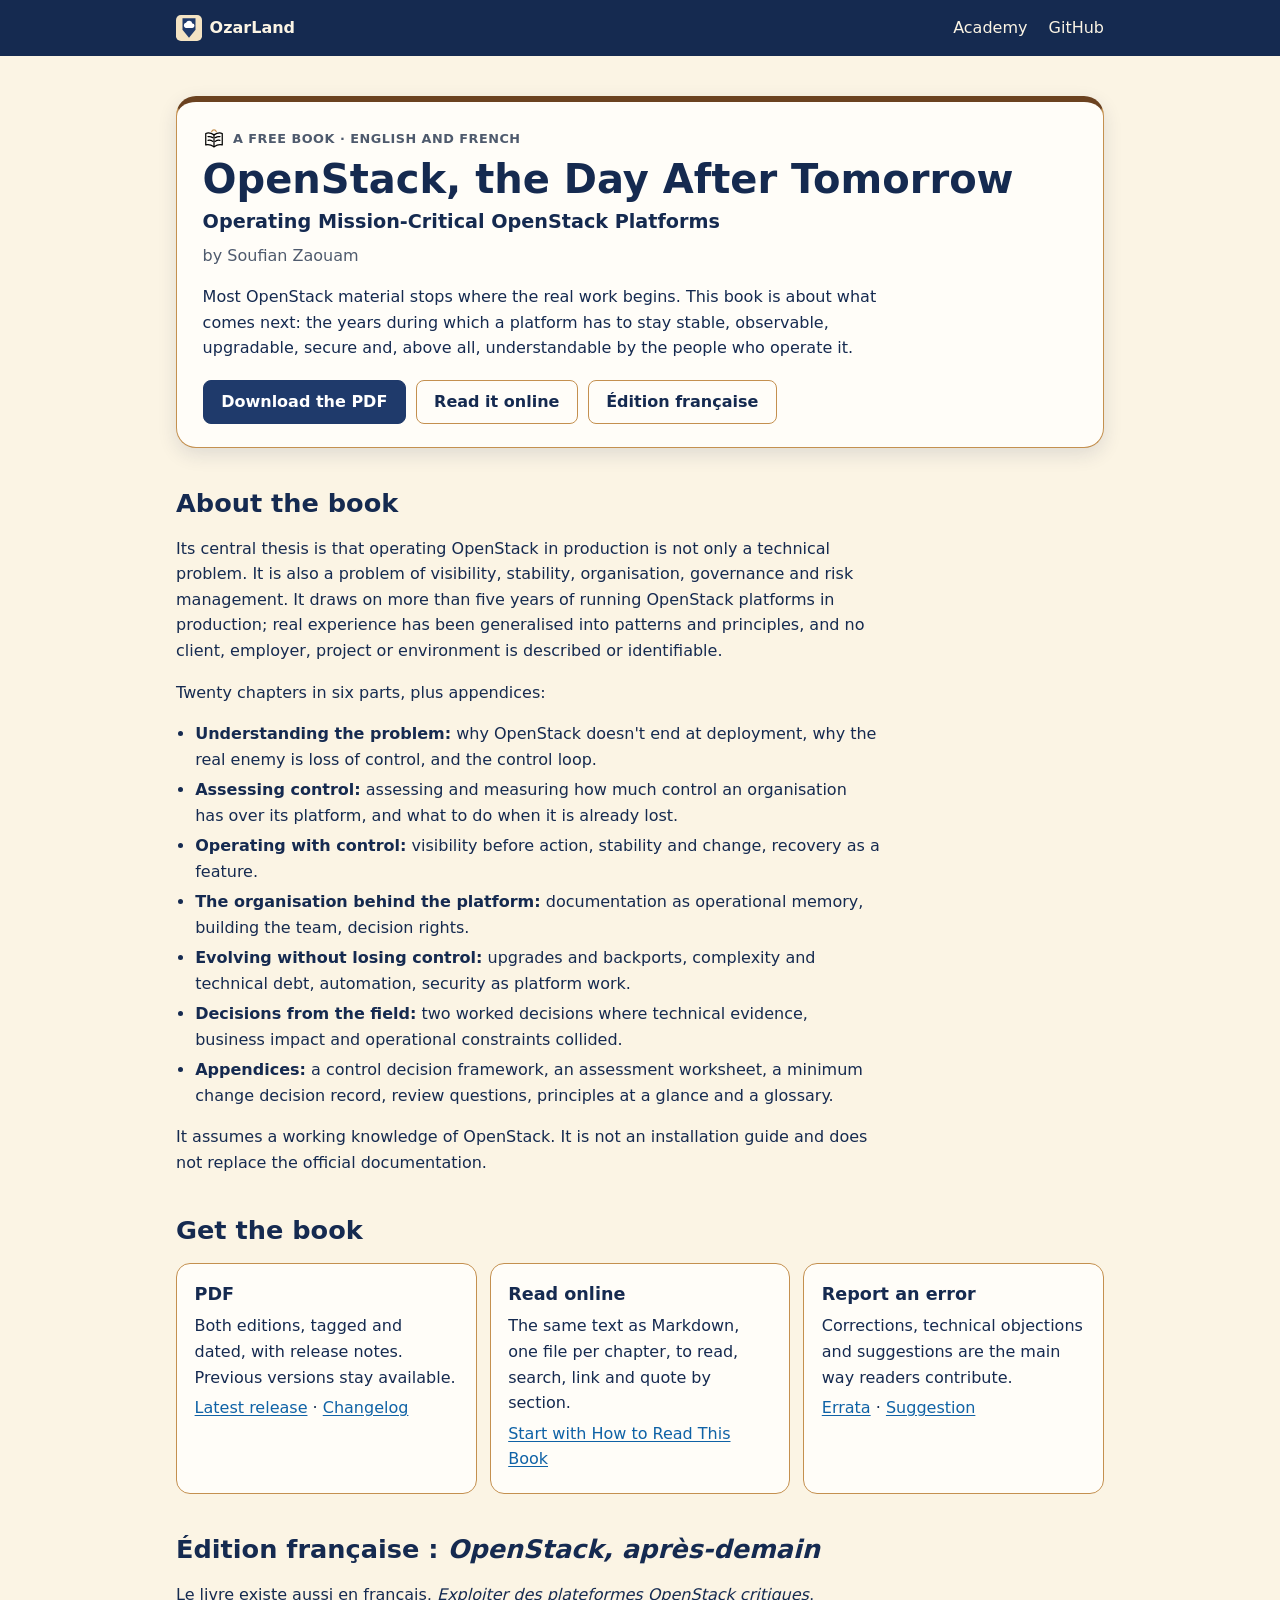
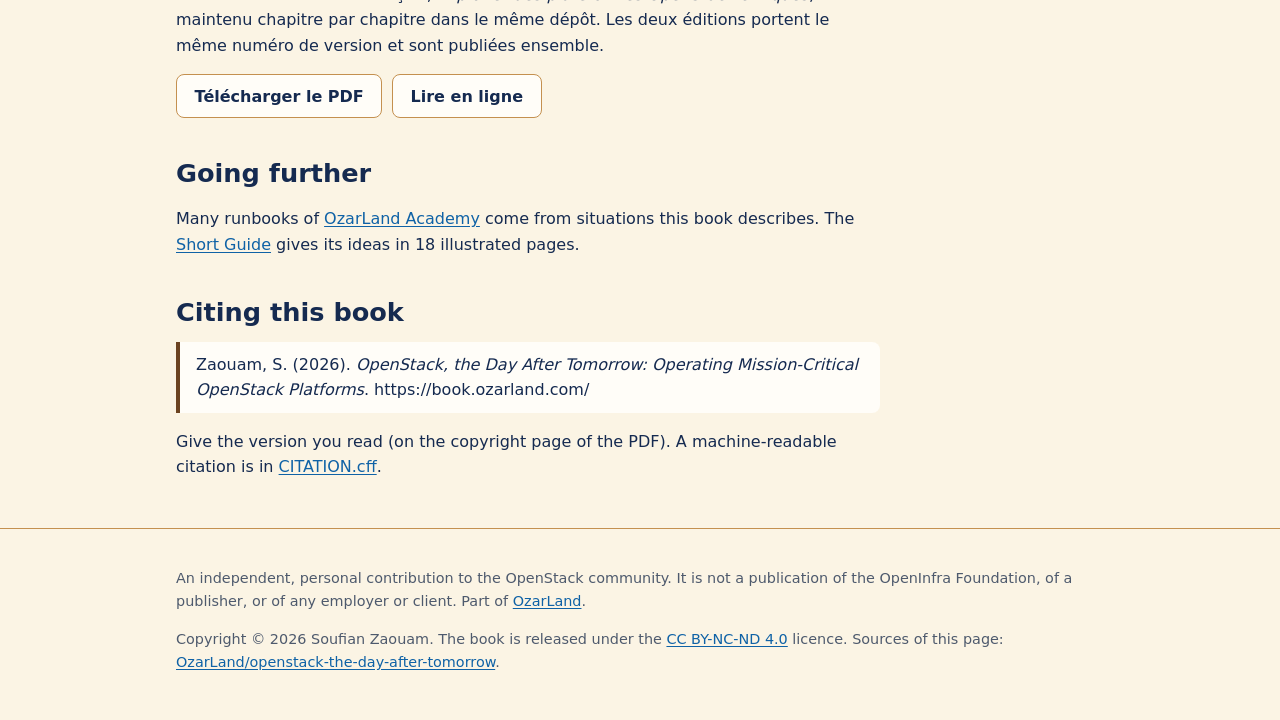
==== site/index.html @ 807ff88a "Publish the book's page at book.ozarland.com - site/: one static page for the book (what it is, its " ====
<!doctype html>
<html lang="en">
<head>
<meta charset="utf-8">
<meta name="viewport" content="width=device-width, initial-scale=1">
<title>OpenStack, the Day After Tomorrow · Operating Mission-Critical OpenStack Platforms</title>
<meta name="description" content="A free book by Soufian Zaouam on operating OpenStack in production for years: visibility, stability, recovery, decision rights, upgrades and control. PDF and Markdown, in English and French.">
<link rel="canonical" href="https://book.ozarland.com/">
<link rel="icon" href="assets/favicon.svg" type="image/svg+xml">
<meta property="og:type" content="book">
<meta property="og:site_name" content="OzarLand">
<meta property="og:title" content="OpenStack, the Day After Tomorrow">
<meta property="og:description" content="Operating Mission-Critical OpenStack Platforms. A free book, in English and French.">
<meta property="og:url" content="https://book.ozarland.com/">
<meta name="twitter:card" content="summary">
<style>
  /* OzarLand palette, as on https://ozarland.com/ (brand/academy/tokens/palette.css of ozarland-academy). */
  :root {
    color-scheme: light dark;
    --canvas: #fbf4e4; --surface: #fffdf8; --text: #152a50; --muted: #4e5a6d;
    --link: #0f62a6; --primary: #1f3a6b; --primary-text: #ffffff; --border: #c4904f;
    --focus: #f0b440; --keyline: #152a50; --header: #152a50; --header-text: #fbf4e4; --book: #6b4220;
  }
  @media (prefers-color-scheme: dark) {
    :root {
      --canvas: #11151a; --surface: #1c2433; --text: #f3e3c3; --muted: #b2bdca;
      --link: #74b7ee; --primary: #f0b440; --primary-text: #11151a; --border: #8b7355;
      --keyline: #f3e3c3; --header: #142038; --header-text: #fbf4e4; --book: #d9a865;
    }
  }
  * { box-sizing: border-box; }
  body {
    margin: 0; background: var(--canvas); color: var(--text);
    font: 1rem/1.6 system-ui, -apple-system, BlinkMacSystemFont, "Segoe UI", sans-serif;
  }
  a { color: var(--link); text-underline-offset: 0.15em; }
  a:focus-visible { outline: 2px solid var(--focus); outline-offset: 0; box-shadow: 0 0 0 4px var(--keyline); }
  .wrap { max-width: 60rem; margin: 0 auto; padding: 0 1rem; }
  header.top { background: var(--header); color: var(--header-text); }
  header.top .wrap { display: flex; align-items: center; justify-content: space-between; gap: 1rem; min-height: 3.5rem; flex-wrap: wrap; }
  header.top a { color: var(--header-text); text-decoration: none; font-weight: 700; display: inline-flex; gap: 0.5rem; align-items: center; min-height: 44px; }
  header.top nav a { font-weight: 500; margin-left: 1rem; }
  header.top img { width: 1.6rem; height: 1.6rem; }
  .plate { background: var(--surface); border: 1px solid var(--border); border-top: 6px solid var(--book); border-radius: 1.25rem; padding: 1.6rem 1.6rem 1.4rem; margin: 2.5rem 0 0; box-shadow: 0 0.4rem 1.2rem rgb(21 42 80 / 12%); }
  .kicker { font-size: 0.8rem; font-weight: 700; letter-spacing: 0.04em; text-transform: uppercase; color: var(--muted); margin: 0 0 0.4rem; display: flex; gap: 0.5rem; align-items: center; }
  .kicker img { width: 1.4rem; height: 1.4rem; }
  @media (prefers-color-scheme: dark) { .kicker img { background: #f3e3c3; border-radius: 50%; padding: 2px; } }
  h1 { font-size: 2.5rem; line-height: 1.15; margin: 0 0 0.3rem; }
  .subtitle { font-size: 1.2rem; font-weight: 600; margin: 0 0 0.3rem; }
  .author { color: var(--muted); margin: 0 0 1rem; }
  .lead { max-width: 44rem; margin: 0 0 1.2rem; }
  .actions { display: flex; flex-wrap: wrap; gap: 0.6rem; margin: 0; }
  .cta { display: inline-flex; align-items: center; min-height: 44px; padding: 0 1.1rem; border-radius: 0.5rem; font-weight: 650; text-decoration: none; border: 1px solid var(--border); color: var(--text); background: var(--surface); }
  .cta.primary { background: var(--primary); border-color: var(--primary); color: var(--primary-text); }
  h2 { font-size: 1.6rem; line-height: 1.25; margin: 2.5rem 0 0.6rem; }
  .intro { max-width: 44rem; }
  .cards { display: grid; gap: 0.8rem; grid-template-columns: repeat(auto-fit, minmax(16rem, 1fr)); margin-top: 1rem; }
  .card { background: var(--surface); border: 1px solid var(--border); border-radius: 0.875rem; padding: 1rem 1.1rem; }
  .card h3 { margin: 0 0 0.3rem; font-size: 1.1rem; }
  .card p { margin: 0.3rem 0; }
  .parts { padding-left: 1.2rem; max-width: 44rem; }
  .parts li { margin: 0.3rem 0; }
  blockquote { margin: 0.8rem 0; padding: 0.6rem 1rem; border-left: 4px solid var(--book); background: var(--surface); border-radius: 0 0.5rem 0.5rem 0; max-width: 44rem; overflow-wrap: anywhere; }
  footer { margin-top: 3rem; padding: 1.5rem 0 2rem; border-top: 1px solid var(--border); color: var(--muted); font-size: 0.9rem; }
  @media (max-width: 40rem) {
    h1 { font-size: 1.875rem; }
    h2 { font-size: 1.4rem; }
    .plate { padding: 1.2rem 1.1rem; }
    header.top nav a { margin-left: 0.6rem; font-size: 0.9rem; }
  }
</style>
</head>
<body>
<header class="top">
  <div class="wrap">
    <a href="https://ozarland.com/"><img src="assets/favicon.svg" alt="" width="26" height="26">OzarLand</a>
    <nav aria-label="Main">
      <a href="https://academy.ozarland.com/">Academy</a>
      <a href="https://github.com/OzarLand/openstack-the-day-after-tomorrow">GitHub</a>
    </nav>
  </div>
</header>

<main class="wrap">
  <section class="plate" aria-labelledby="title">
    <p class="kicker"><img src="assets/icon-book.svg" alt="">A free book · English and French</p>
    <h1 id="title">OpenStack, the Day After Tomorrow</h1>
    <p class="subtitle">Operating Mission-Critical OpenStack Platforms</p>
    <p class="author">by Soufian Zaouam</p>
    <p class="lead">Most OpenStack material stops where the real work begins. This book is about what comes next: the
    years during which a platform has to stay stable, observable, upgradable, secure and, above all, understandable by
    the people who operate it.</p>
    <p class="actions">
      <a class="cta primary" href="https://github.com/OzarLand/openstack-the-day-after-tomorrow/releases/latest">Download the PDF</a>
      <a class="cta" href="https://github.com/OzarLand/openstack-the-day-after-tomorrow#read-the-book-on-github">Read it online</a>
      <a class="cta" href="#fr" lang="fr">Édition française</a>
    </p>
  </section>

  <section aria-labelledby="about">
    <h2 id="about">About the book</h2>
    <p class="intro">Its central thesis is that operating OpenStack in production is not only a technical problem. It is
    also a problem of visibility, stability, organisation, governance and risk management. It draws on more than five
    years of running OpenStack platforms in production; real experience has been generalised into patterns and
    principles, and no client, employer, project or environment is described or identifiable.</p>
    <p class="intro">Twenty chapters in six parts, plus appendices:</p>
    <ul class="parts">
      <li><strong>Understanding the problem:</strong> why OpenStack doesn't end at deployment, why the real enemy is loss of control, and the control loop.</li>
      <li><strong>Assessing control:</strong> assessing and measuring how much control an organisation has over its platform, and what to do when it is already lost.</li>
      <li><strong>Operating with control:</strong> visibility before action, stability and change, recovery as a feature.</li>
      <li><strong>The organisation behind the platform:</strong> documentation as operational memory, building the team, decision rights.</li>
      <li><strong>Evolving without losing control:</strong> upgrades and backports, complexity and technical debt, automation, security as platform work.</li>
      <li><strong>Decisions from the field:</strong> two worked decisions where technical evidence, business impact and operational constraints collided.</li>
      <li><strong>Appendices:</strong> a control decision framework, an assessment worksheet, a minimum change decision record, review questions, principles at a glance and a glossary.</li>
    </ul>
    <p class="intro">It assumes a working knowledge of OpenStack. It is not an installation guide and does not replace the
    official documentation.</p>
  </section>

  <section aria-labelledby="get">
    <h2 id="get">Get the book</h2>
    <div class="cards">
      <div class="card">
        <h3>PDF</h3>
        <p>Both editions, tagged and dated, with release notes. Previous versions stay available.</p>
        <p><a href="https://github.com/OzarLand/openstack-the-day-after-tomorrow/releases/latest">Latest release</a> ·
        <a href="https://github.com/OzarLand/openstack-the-day-after-tomorrow/blob/main/CHANGELOG.md">Changelog</a></p>
      </div>
      <div class="card">
        <h3>Read online</h3>
        <p>The same text as Markdown, one file per chapter, to read, search, link and quote by section.</p>
        <p><a href="https://github.com/OzarLand/openstack-the-day-after-tomorrow/blob/main/chapters/00-how-to-read-this-book.md">Start with How to Read This Book</a></p>
      </div>
      <div class="card">
        <h3>Report an error</h3>
        <p>Corrections, technical objections and suggestions are the main way readers contribute.</p>
        <p><a href="https://github.com/OzarLand/openstack-the-day-after-tomorrow/issues/new?template=errata.yml">Errata</a> ·
        <a href="https://github.com/OzarLand/openstack-the-day-after-tomorrow/issues/new?template=suggestion.yml">Suggestion</a></p>
      </div>
    </div>
  </section>

  <section aria-labelledby="fr" lang="fr">
    <h2 id="fr">Édition française : <em>OpenStack, après-demain</em></h2>
    <p class="intro">Le livre existe aussi en français, <em>Exploiter des plateformes OpenStack critiques</em>, maintenu
    chapitre par chapitre dans le même dépôt. Les deux éditions portent le même numéro de version et sont publiées
    ensemble.</p>
    <p class="actions">
      <a class="cta" href="https://github.com/OzarLand/openstack-the-day-after-tomorrow/releases/latest">Télécharger le PDF</a>
      <a class="cta" href="https://github.com/OzarLand/openstack-the-day-after-tomorrow/blob/main/fr/README.md">Lire en ligne</a>
    </p>
  </section>

  <section aria-labelledby="more">
    <h2 id="more">Going further</h2>
    <p class="intro">Many runbooks of <a href="https://academy.ozarland.com/">OzarLand Academy</a> come from situations
    this book describes. The <a href="https://github.com/soufian-zaouam/openstack-the-day-after-tomorrow-guide">Short
    Guide</a> gives its ideas in 18 illustrated pages.</p>
  </section>

  <section aria-labelledby="cite">
    <h2 id="cite">Citing this book</h2>
    <blockquote>Zaouam, S. (2026). <em>OpenStack, the Day After Tomorrow: Operating Mission-Critical OpenStack
    Platforms</em>. https://book.ozarland.com/</blockquote>
    <p class="intro">Give the version you read (on the copyright page of the PDF). A machine-readable citation is in
    <a href="https://github.com/OzarLand/openstack-the-day-after-tomorrow/blob/main/CITATION.cff">CITATION.cff</a>.</p>
  </section>
</main>

<footer>
  <div class="wrap">
    <p>An independent, personal contribution to the OpenStack community. It is not a publication of the OpenInfra
    Foundation, of a publisher, or of any employer or client. Part of <a href="https://ozarland.com/">OzarLand</a>.</p>
    <p>Copyright © 2026 Soufian Zaouam. The book is released under the
    <a href="https://creativecommons.org/licenses/by-nc-nd/4.0/">CC BY-NC-ND 4.0</a> licence.
    Sources of this page: <a href="https://github.com/OzarLand/openstack-the-day-after-tomorrow/tree/main/site">OzarLand/openstack-the-day-after-tomorrow</a>.</p>
  </div>
</footer>
</body>
</html>
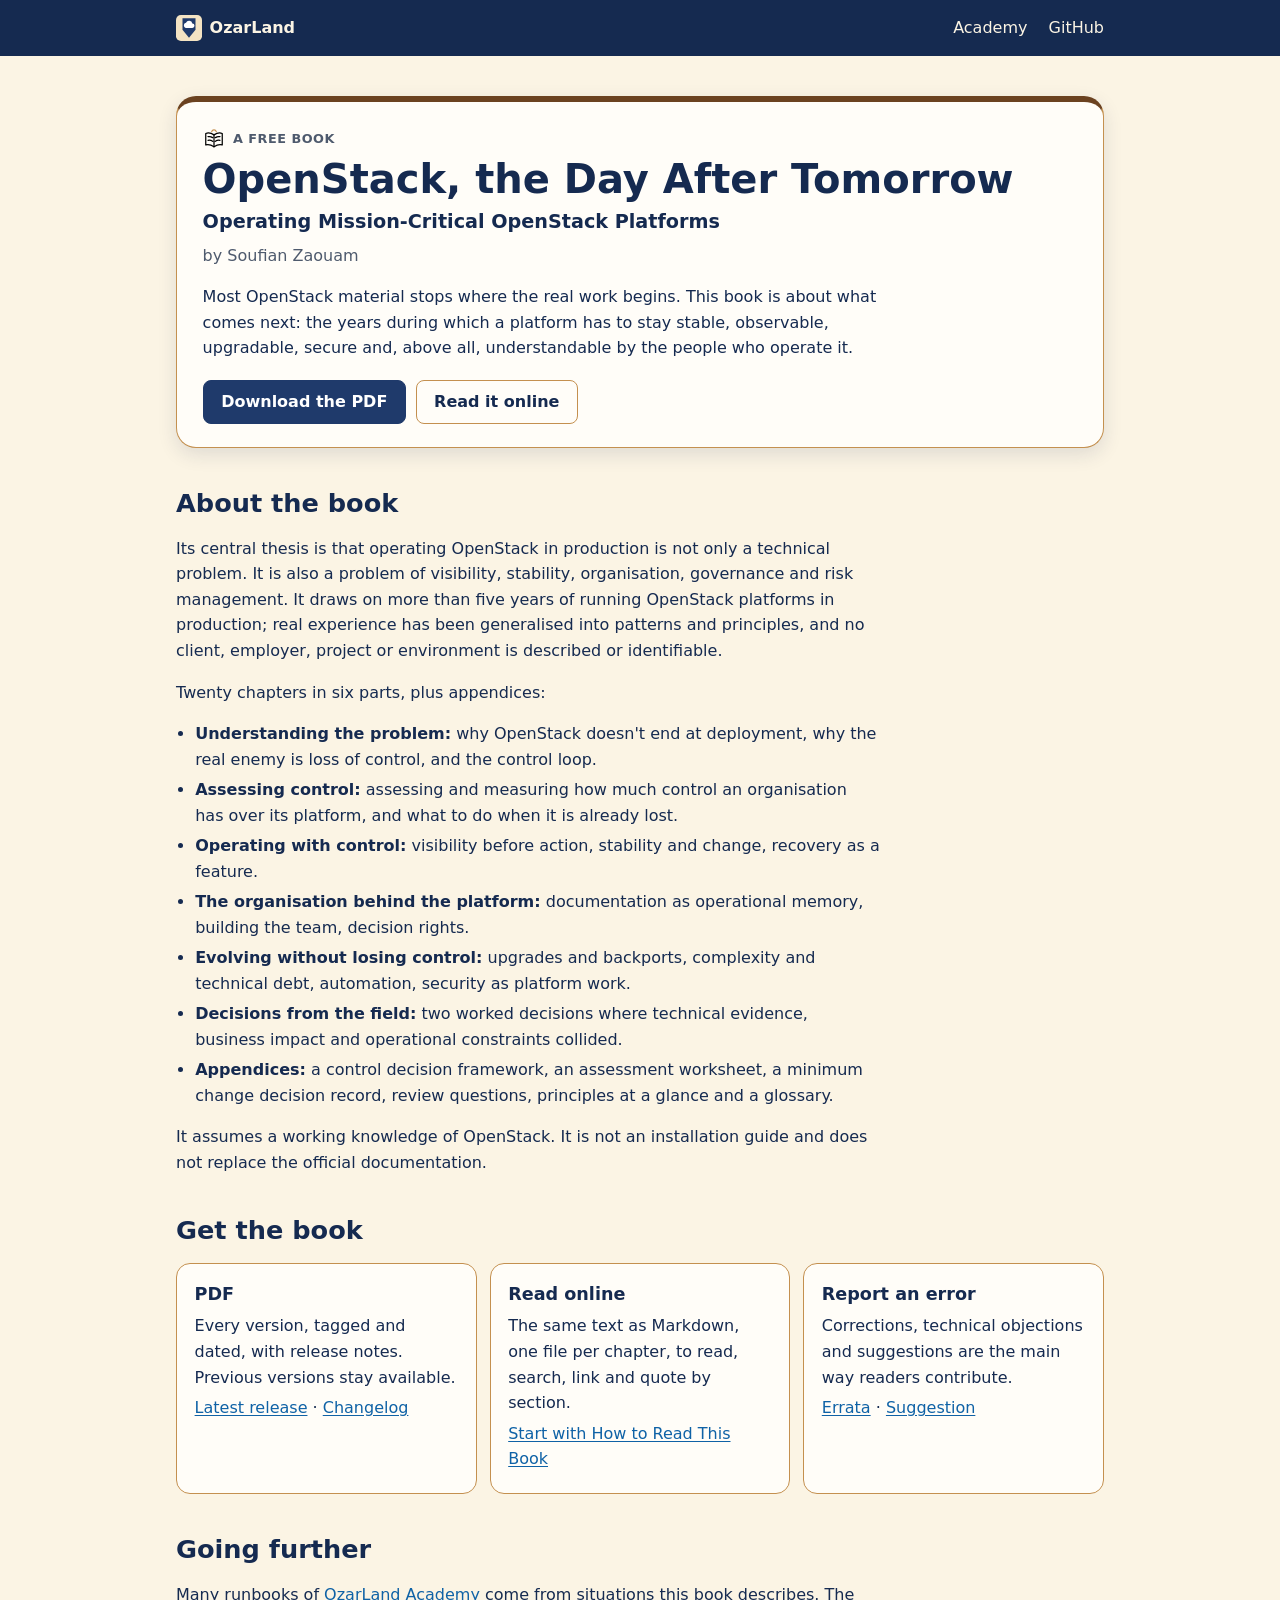
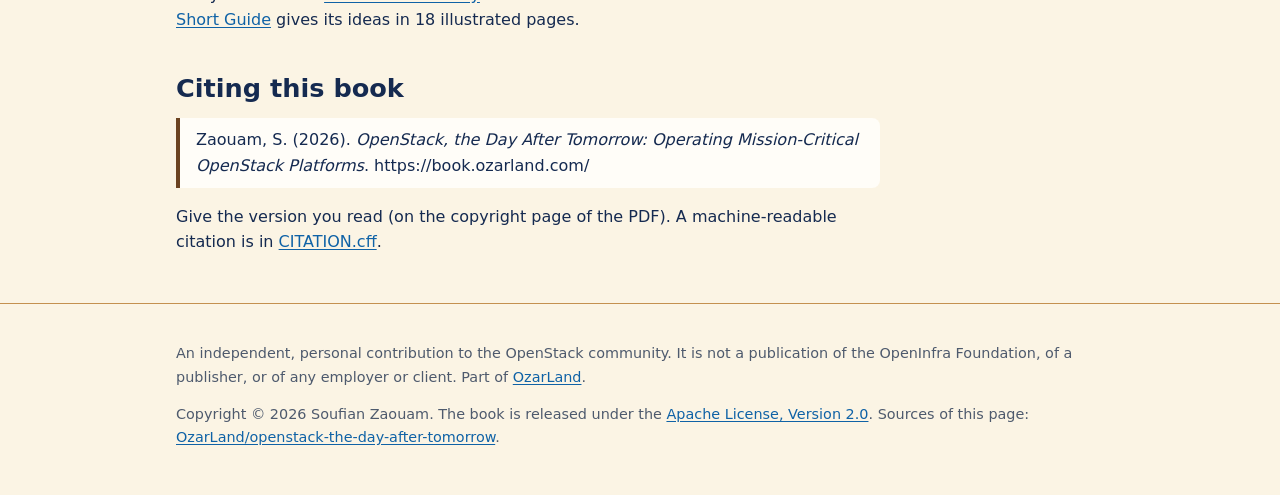
==== commit 4ca54521: "Move to the Apache License 2.0 and publish in English only The book, its figures, the build tools an" ====
--- a/site/index.html
+++ b/site/index.html
@@ -4,13 +4,13 @@
 <meta charset="utf-8">
 <meta name="viewport" content="width=device-width, initial-scale=1">
 <title>OpenStack, the Day After Tomorrow · Operating Mission-Critical OpenStack Platforms</title>
-<meta name="description" content="A free book by Soufian Zaouam on operating OpenStack in production for years: visibility, stability, recovery, decision rights, upgrades and control. PDF and Markdown, in English and French.">
+<meta name="description" content="A free book by Soufian Zaouam on operating OpenStack in production for years: visibility, stability, recovery, decision rights, upgrades and control. PDF and Markdown.">
 <link rel="canonical" href="https://book.ozarland.com/">
 <link rel="icon" href="assets/favicon.svg" type="image/svg+xml">
 <meta property="og:type" content="book">
 <meta property="og:site_name" content="OzarLand">
 <meta property="og:title" content="OpenStack, the Day After Tomorrow">
-<meta property="og:description" content="Operating Mission-Critical OpenStack Platforms. A free book, in English and French.">
+<meta property="og:description" content="Operating Mission-Critical OpenStack Platforms. A free book.">
 <meta property="og:url" content="https://book.ozarland.com/">
 <meta name="twitter:card" content="summary">
 <style>
@@ -83,7 +83,7 @@
 
 <main class="wrap">
   <section class="plate" aria-labelledby="title">
-    <p class="kicker"><img src="assets/icon-book.svg" alt="">A free book · English and French</p>
+    <p class="kicker"><img src="assets/icon-book.svg" alt="">A free book</p>
     <h1 id="title">OpenStack, the Day After Tomorrow</h1>
     <p class="subtitle">Operating Mission-Critical OpenStack Platforms</p>
     <p class="author">by Soufian Zaouam</p>
@@ -93,7 +93,6 @@
     <p class="actions">
       <a class="cta primary" href="https://github.com/OzarLand/openstack-the-day-after-tomorrow/releases/latest">Download the PDF</a>
       <a class="cta" href="https://github.com/OzarLand/openstack-the-day-after-tomorrow#read-the-book-on-github">Read it online</a>
-      <a class="cta" href="#fr" lang="fr">Édition française</a>
     </p>
   </section>
 
@@ -122,7 +121,7 @@
     <div class="cards">
       <div class="card">
         <h3>PDF</h3>
-        <p>Both editions, tagged and dated, with release notes. Previous versions stay available.</p>
+        <p>Every version, tagged and dated, with release notes. Previous versions stay available.</p>
         <p><a href="https://github.com/OzarLand/openstack-the-day-after-tomorrow/releases/latest">Latest release</a> ·
         <a href="https://github.com/OzarLand/openstack-the-day-after-tomorrow/blob/main/CHANGELOG.md">Changelog</a></p>
       </div>
@@ -138,17 +137,6 @@
         <a href="https://github.com/OzarLand/openstack-the-day-after-tomorrow/issues/new?template=suggestion.yml">Suggestion</a></p>
       </div>
     </div>
-  </section>
-
-  <section aria-labelledby="fr" lang="fr">
-    <h2 id="fr">Édition française : <em>OpenStack, après-demain</em></h2>
-    <p class="intro">Le livre existe aussi en français, <em>Exploiter des plateformes OpenStack critiques</em>, maintenu
-    chapitre par chapitre dans le même dépôt. Les deux éditions portent le même numéro de version et sont publiées
-    ensemble.</p>
-    <p class="actions">
-      <a class="cta" href="https://github.com/OzarLand/openstack-the-day-after-tomorrow/releases/latest">Télécharger le PDF</a>
-      <a class="cta" href="https://github.com/OzarLand/openstack-the-day-after-tomorrow/blob/main/fr/README.md">Lire en ligne</a>
-    </p>
   </section>
 
   <section aria-labelledby="more">
@@ -172,7 +160,7 @@
     <p>An independent, personal contribution to the OpenStack community. It is not a publication of the OpenInfra
     Foundation, of a publisher, or of any employer or client. Part of <a href="https://ozarland.com/">OzarLand</a>.</p>
     <p>Copyright © 2026 Soufian Zaouam. The book is released under the
-    <a href="https://creativecommons.org/licenses/by-nc-nd/4.0/">CC BY-NC-ND 4.0</a> licence.
+    <a href="https://www.apache.org/licenses/LICENSE-2.0">Apache License, Version 2.0</a>.
     Sources of this page: <a href="https://github.com/OzarLand/openstack-the-day-after-tomorrow/tree/main/site">OzarLand/openstack-the-day-after-tomorrow</a>.</p>
   </div>
 </footer>
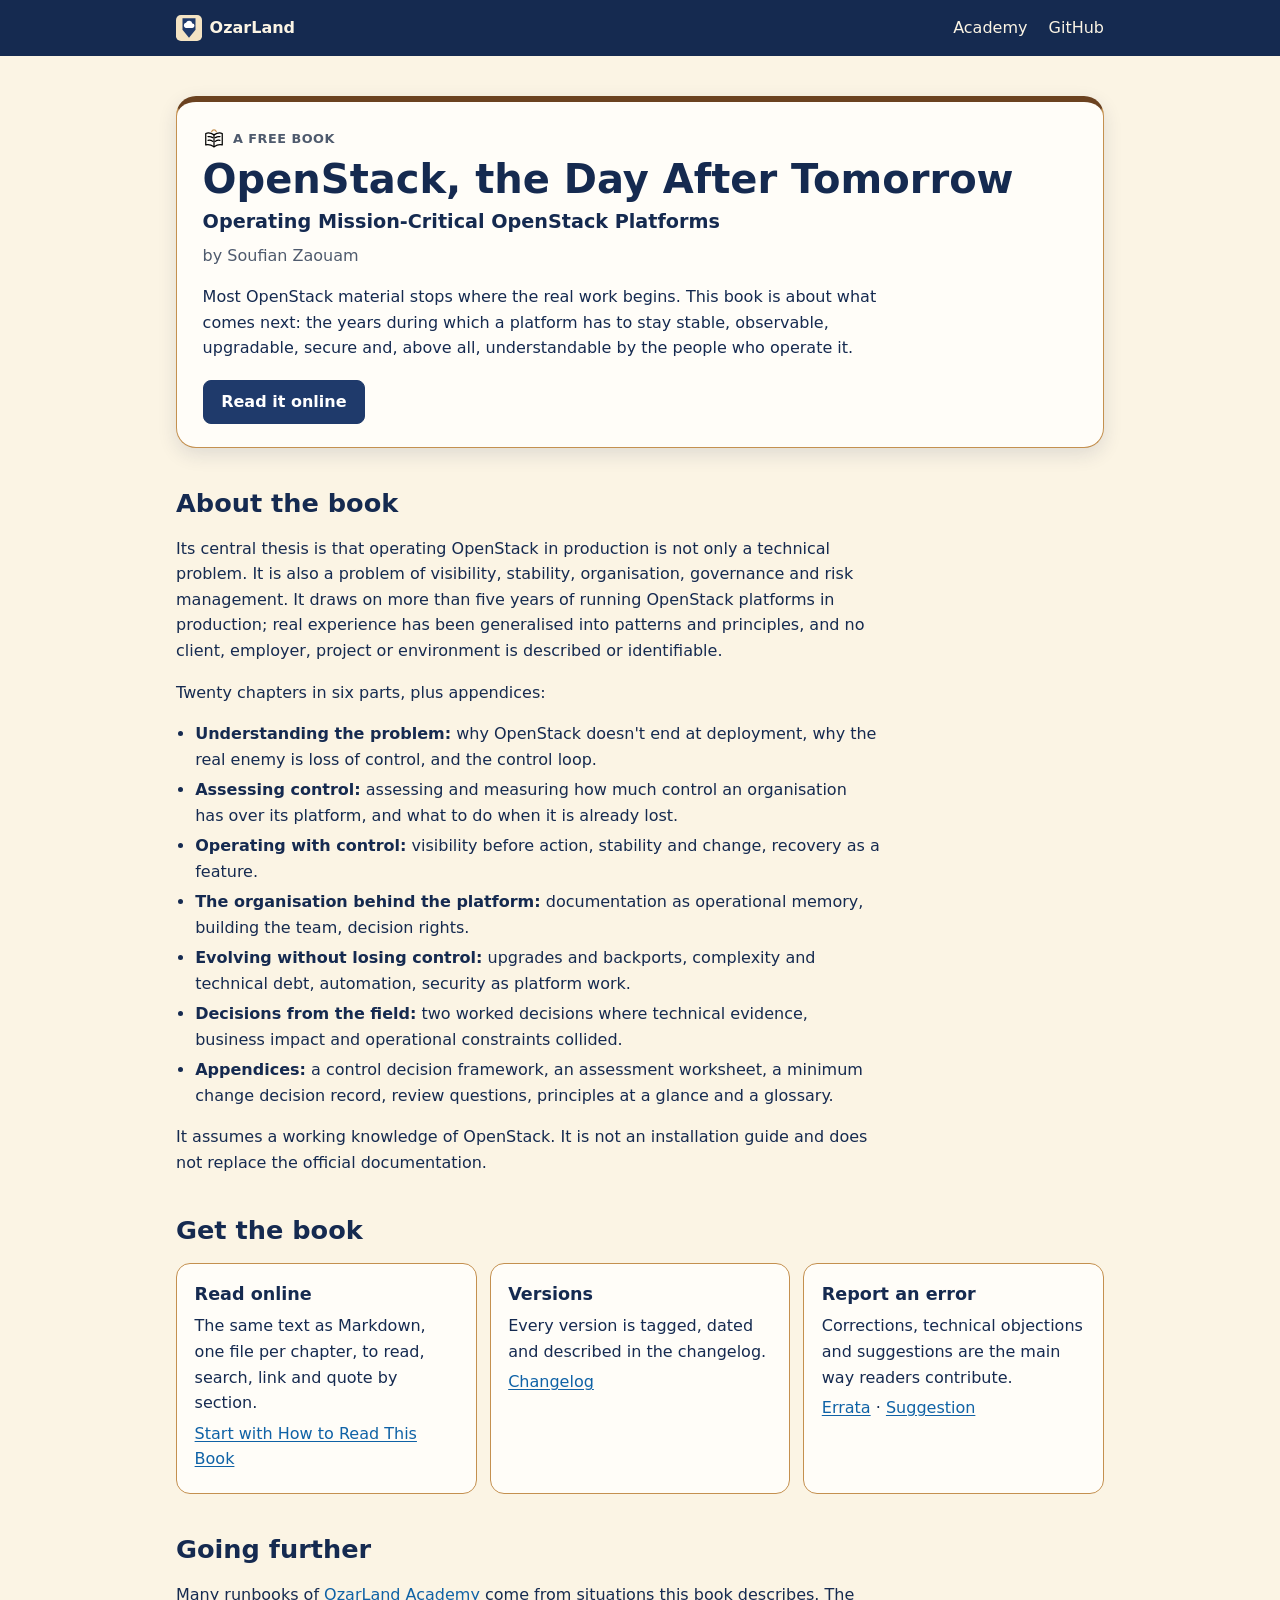
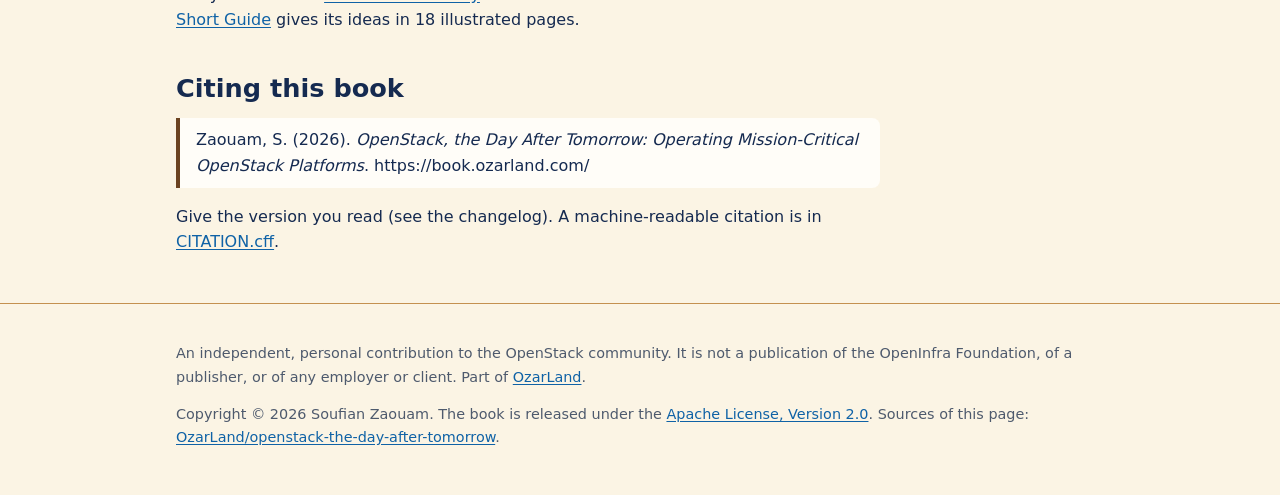
==== commit 7b0c7e7e: "Publish the book as Markdown only The PDF edition is discontinued: the build toolchain (tools/pdf/) " ====
--- a/site/index.html
+++ b/site/index.html
@@ -4,7 +4,7 @@
 <meta charset="utf-8">
 <meta name="viewport" content="width=device-width, initial-scale=1">
 <title>OpenStack, the Day After Tomorrow · Operating Mission-Critical OpenStack Platforms</title>
-<meta name="description" content="A free book by Soufian Zaouam on operating OpenStack in production for years: visibility, stability, recovery, decision rights, upgrades and control. PDF and Markdown.">
+<meta name="description" content="A free book by Soufian Zaouam on operating OpenStack in production for years: visibility, stability, recovery, decision rights, upgrades and control. Read it online, chapter by chapter.">
 <link rel="canonical" href="https://book.ozarland.com/">
 <link rel="icon" href="assets/favicon.svg" type="image/svg+xml">
 <meta property="og:type" content="book">
@@ -91,8 +91,7 @@
     years during which a platform has to stay stable, observable, upgradable, secure and, above all, understandable by
     the people who operate it.</p>
     <p class="actions">
-      <a class="cta primary" href="https://github.com/OzarLand/openstack-the-day-after-tomorrow/releases/latest">Download the PDF</a>
-      <a class="cta" href="https://github.com/OzarLand/openstack-the-day-after-tomorrow#read-the-book-on-github">Read it online</a>
+      <a class="cta primary" href="https://github.com/OzarLand/openstack-the-day-after-tomorrow#read-the-book-on-github">Read it online</a>
     </p>
   </section>
 
@@ -120,15 +119,14 @@
     <h2 id="get">Get the book</h2>
     <div class="cards">
       <div class="card">
-        <h3>PDF</h3>
-        <p>Every version, tagged and dated, with release notes. Previous versions stay available.</p>
-        <p><a href="https://github.com/OzarLand/openstack-the-day-after-tomorrow/releases/latest">Latest release</a> ·
-        <a href="https://github.com/OzarLand/openstack-the-day-after-tomorrow/blob/main/CHANGELOG.md">Changelog</a></p>
-      </div>
-      <div class="card">
         <h3>Read online</h3>
         <p>The same text as Markdown, one file per chapter, to read, search, link and quote by section.</p>
         <p><a href="https://github.com/OzarLand/openstack-the-day-after-tomorrow/blob/main/chapters/00-how-to-read-this-book.md">Start with How to Read This Book</a></p>
+      </div>
+      <div class="card">
+        <h3>Versions</h3>
+        <p>Every version is tagged, dated and described in the changelog.</p>
+        <p><a href="https://github.com/OzarLand/openstack-the-day-after-tomorrow/blob/main/CHANGELOG.md">Changelog</a></p>
       </div>
       <div class="card">
         <h3>Report an error</h3>
@@ -150,7 +148,7 @@
     <h2 id="cite">Citing this book</h2>
     <blockquote>Zaouam, S. (2026). <em>OpenStack, the Day After Tomorrow: Operating Mission-Critical OpenStack
     Platforms</em>. https://book.ozarland.com/</blockquote>
-    <p class="intro">Give the version you read (on the copyright page of the PDF). A machine-readable citation is in
+    <p class="intro">Give the version you read (see the changelog). A machine-readable citation is in
     <a href="https://github.com/OzarLand/openstack-the-day-after-tomorrow/blob/main/CITATION.cff">CITATION.cff</a>.</p>
   </section>
 </main>
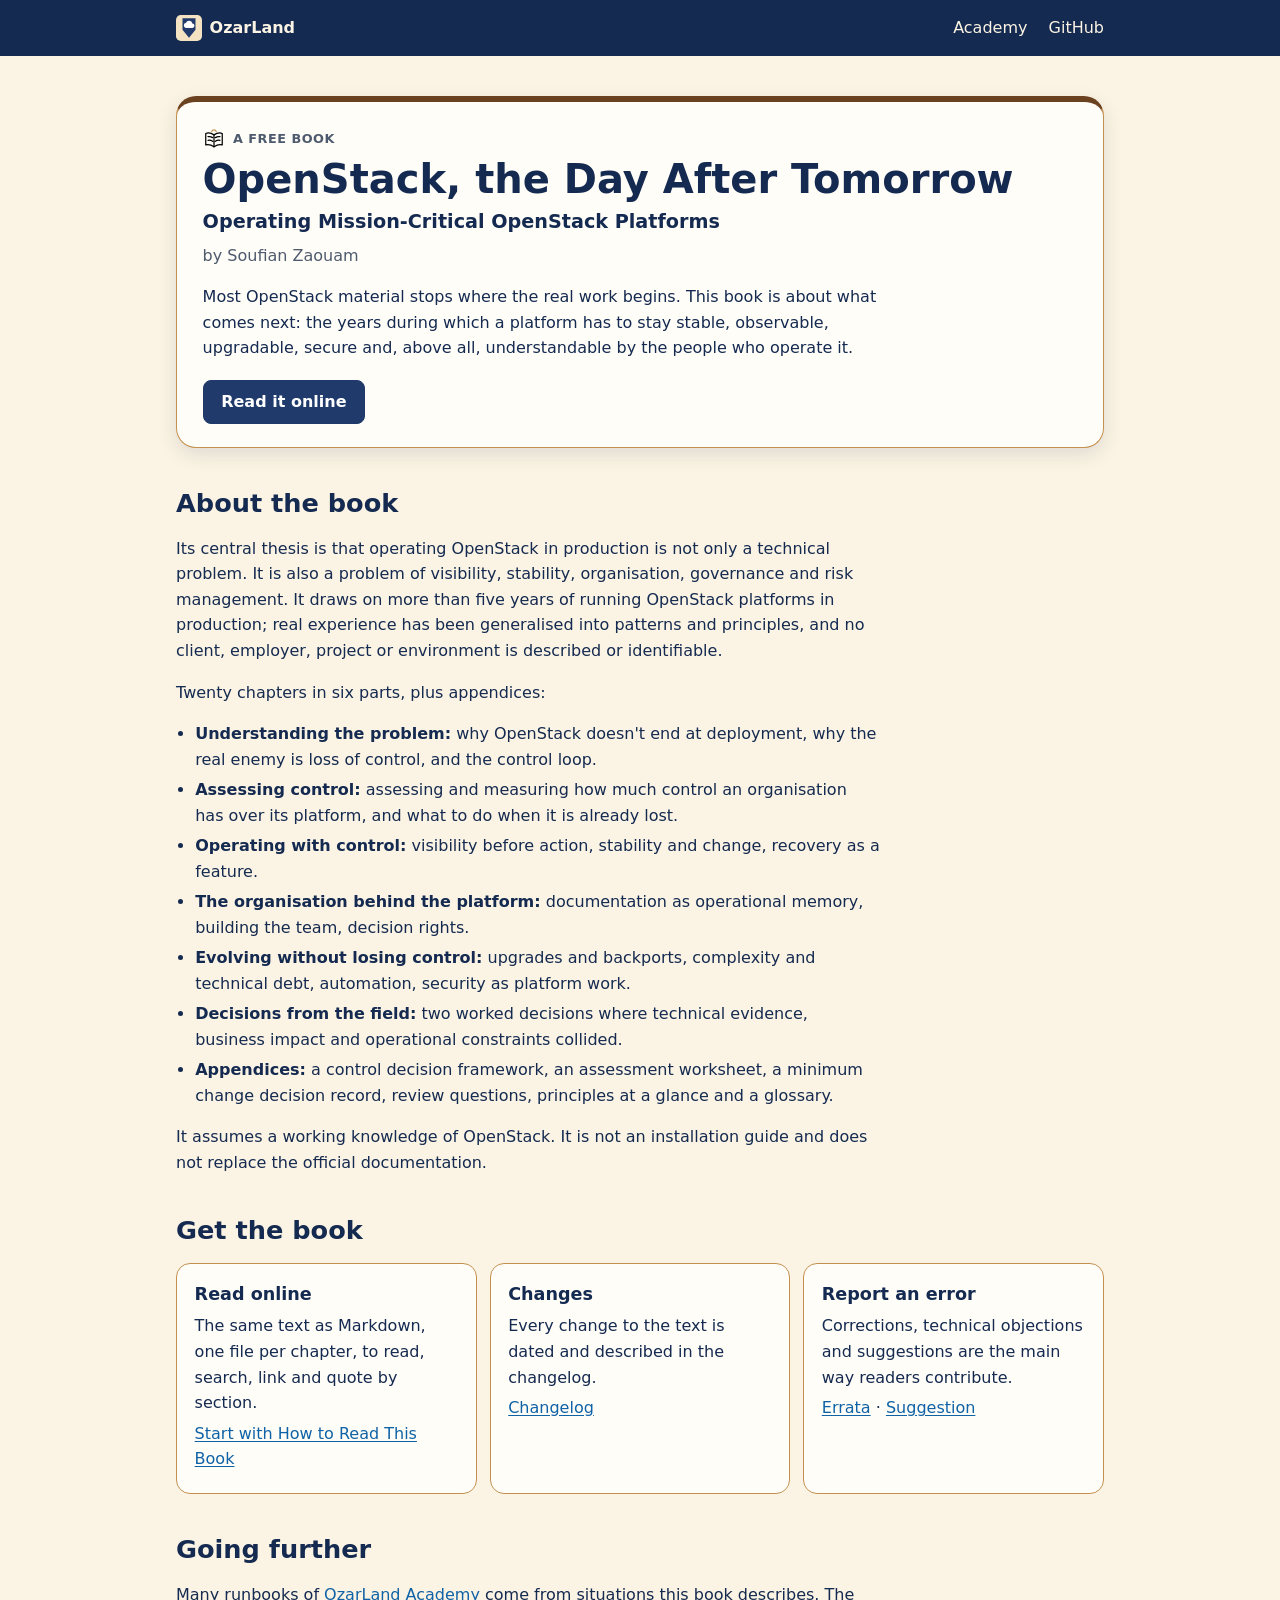
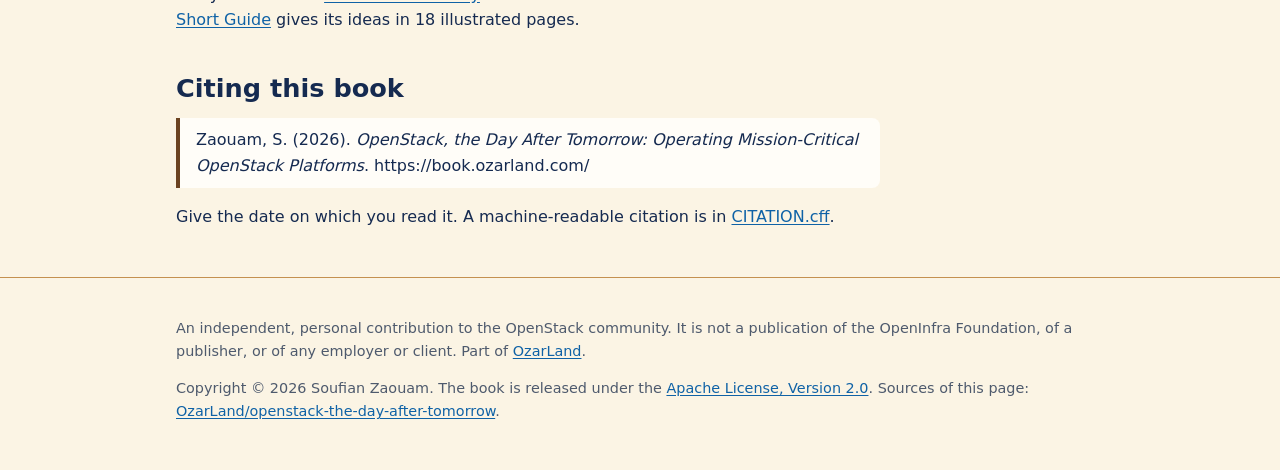
==== commit 86c5b529: "Drop numbered versions and releases The text on main is the current edition. The changelog becomes a" ====
--- a/site/index.html
+++ b/site/index.html
@@ -124,8 +124,8 @@
         <p><a href="https://github.com/OzarLand/openstack-the-day-after-tomorrow/blob/main/chapters/00-how-to-read-this-book.md">Start with How to Read This Book</a></p>
       </div>
       <div class="card">
-        <h3>Versions</h3>
-        <p>Every version is tagged, dated and described in the changelog.</p>
+        <h3>Changes</h3>
+        <p>Every change to the text is dated and described in the changelog.</p>
         <p><a href="https://github.com/OzarLand/openstack-the-day-after-tomorrow/blob/main/CHANGELOG.md">Changelog</a></p>
       </div>
       <div class="card">
@@ -148,7 +148,7 @@
     <h2 id="cite">Citing this book</h2>
     <blockquote>Zaouam, S. (2026). <em>OpenStack, the Day After Tomorrow: Operating Mission-Critical OpenStack
     Platforms</em>. https://book.ozarland.com/</blockquote>
-    <p class="intro">Give the version you read (see the changelog). A machine-readable citation is in
+    <p class="intro">Give the date on which you read it. A machine-readable citation is in
     <a href="https://github.com/OzarLand/openstack-the-day-after-tomorrow/blob/main/CITATION.cff">CITATION.cff</a>.</p>
   </section>
 </main>
